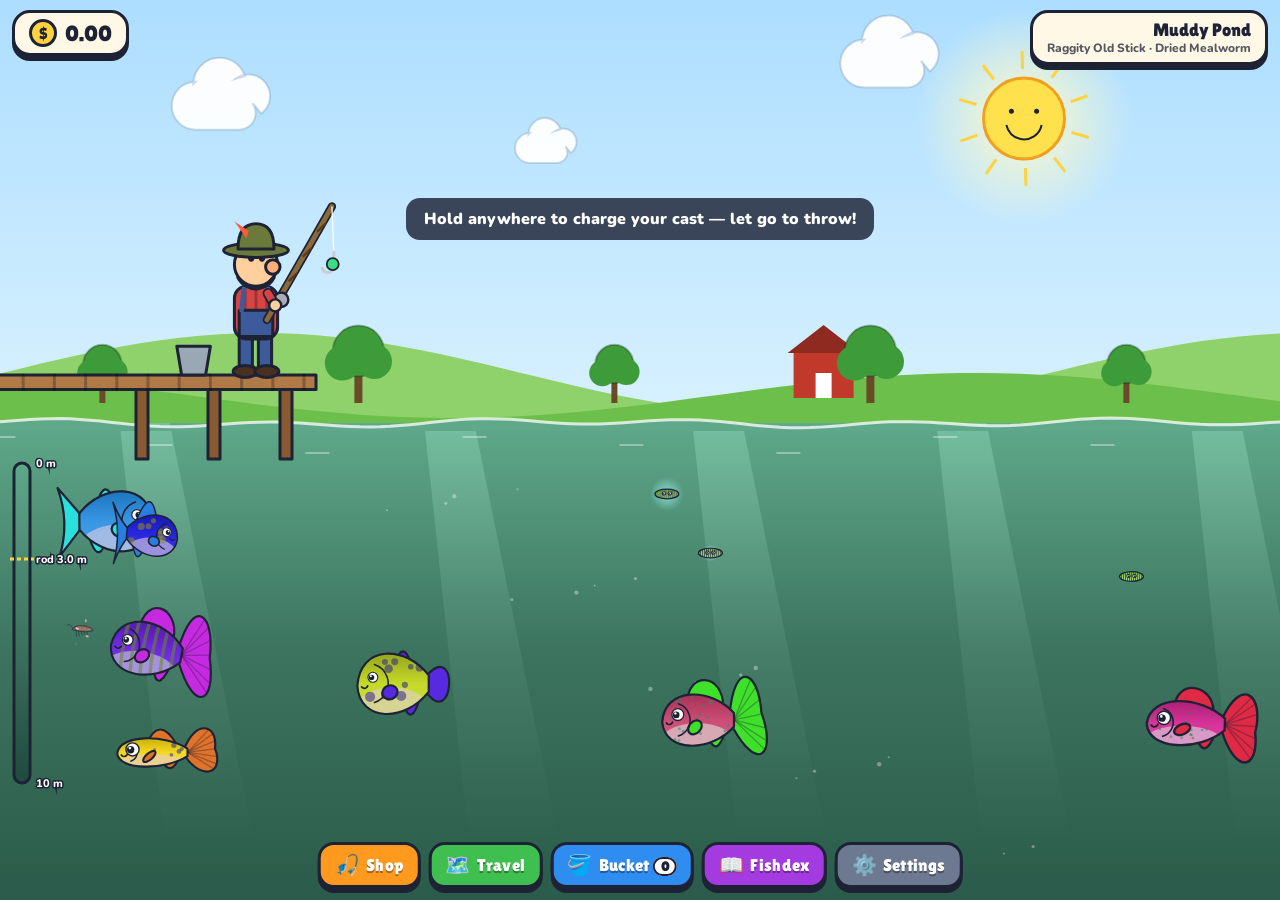
==== index.html @ 7c2568d9 "Fishing Tycoon: cartoon fishing tycoon game 8,000+ procedurally generated species across 20 location" ====
<!doctype html>
<html lang="en">
<head>
  <meta charset="utf-8">
  <meta name="viewport" content="width=device-width, initial-scale=1, maximum-scale=1, user-scalable=no, viewport-fit=cover">
  <title>Fishing Tycoon</title>
  <meta name="description" content="Start with a raggity old rod and a dried mealworm. Catch thousands of cartoon fish, sea creatures and legends — megalodons, mermaids, krakens, Poseidon and more — and build your fishing empire.">
  <meta name="theme-color" content="#1f78c8">
  <link rel="icon" href="icons/favicon-32.png" type="image/png" sizes="32x32">
  <link rel="icon" href="icons/icon-192.png" type="image/png" sizes="192x192">
  <link rel="apple-touch-icon" href="icons/apple-touch-icon.png">
  <link rel="manifest" href="manifest.webmanifest">
  <meta property="og:title" content="Fishing Tycoon">
  <meta property="og:description" content="Catch 8,000+ cartoon species — from soggy boots to Poseidon himself — and build your fishing empire.">
  <meta property="og:image" content="/icons/thumbnail.png">
  <meta property="og:type" content="website">
  <meta name="twitter:card" content="summary_large_image">
  <meta name="twitter:image" content="/icons/thumbnail.png">
  <meta name="apple-mobile-web-app-capable" content="yes">
  <link rel="preconnect" href="https://fonts.googleapis.com">
  <link rel="preconnect" href="https://fonts.gstatic.com" crossorigin>
  <link href="https://fonts.googleapis.com/css2?family=Lilita+One&family=Nunito:wght@600;800;900&display=swap" rel="stylesheet">
  <link rel="stylesheet" href="css/style.css">
</head>
<body>
  <canvas id="game"></canvas>

  <div id="hud">
    <div class="top">
      <div class="pill money"><span class="coin">$</span><span id="money">0</span></div>
      <div class="pill locpill"><span id="locName">Muddy Pond</span><small id="gearLine"></small></div>
    </div>
    <div id="hint" class="hint">Hold anywhere to charge your cast — let go to throw!</div>
    <div id="toasts"></div>
    <nav class="bottom">
      <button class="btn b-shop" data-open="shop"><span class="ico">🎣</span><span>Shop</span></button>
      <button class="btn b-map" data-open="map"><span class="ico">🗺️</span><span>Travel</span></button>
      <button class="btn b-bucket" data-open="bucket"><span class="ico">🪣</span><span>Bucket <b id="bucketCount">0</b></span></button>
      <button class="btn b-dex" data-open="dex"><span class="ico">📖</span><span>Fishdex</span></button>
      <button class="btn b-set" data-open="settings"><span class="ico">⚙️</span><span class="hide-sm">Settings</span></button>
    </nav>
  </div>

  <div id="modal" class="overlay hidden" role="dialog" aria-modal="true">
    <div class="panel">
      <header><h2 id="modalTitle">Shop</h2><button class="close" id="modalClose" aria-label="Close">✕</button></header>
      <div id="modalTabs" class="tabs"></div>
      <div id="modalBody" class="body"></div>
    </div>
  </div>

  <div id="card" class="overlay hidden" role="dialog" aria-modal="true">
    <div class="catch">
      <div class="burst"></div>
      <div id="cardBadge" class="badge">NEW!</div>
      <div id="cardRarity" class="rarity">Common</div>
      <canvas id="cardCanvas" width="600" height="420"></canvas>
      <h2 id="cardName">Bluegill</h2>
      <div id="cardMeta" class="meta"></div>
      <p id="cardBlurb" class="blurb"></p>
      <div class="actions">
        <button class="btn green" id="cardSell">Sell</button>
        <button class="btn blue" id="cardKeep">Keep</button>
      </div>
    </div>
  </div>

  <script src="js/data.js"></script>
  <script src="js/art.js"></script>
  <script src="js/game.js"></script>
</body>
</html>
---- css/style.css ----
:root {
  --ink: #1d2235;
  --cream: #fff8e7;
  --cream2: #f3e6c4;
  --sea: #1f78c8;
  --green: #3fbf4f;
  --blue: #2f8cf0;
  --orange: #ff9a1f;
  --red: #ff4d5e;
  --shadow: 0 5px 0 var(--ink);
}
* { box-sizing: border-box; -webkit-tap-highlight-color: transparent; }
html, body { margin: 0; height: 100%; overflow: hidden; background: #1f78c8; font-family: 'Nunito', system-ui, sans-serif; color: var(--ink); user-select: none; -webkit-user-select: none; touch-action: none; }
canvas#game { position: fixed; inset: 0; display: block; }
.hidden { display: none !important; }

#hud { position: fixed; inset: 0; pointer-events: none; }
#hud .top { position: absolute; top: max(10px, env(safe-area-inset-top)); left: 12px; right: 12px; display: flex; gap: 10px; align-items: flex-start; justify-content: space-between; flex-wrap: wrap; }
.pill { pointer-events: auto; background: var(--cream); border: 3px solid var(--ink); border-radius: 18px; box-shadow: var(--shadow); padding: 6px 14px; font-family: 'Lilita One', cursive; font-size: 22px; display: flex; align-items: center; gap: 8px; }
.money .coin { display: inline-grid; place-items: center; width: 28px; height: 28px; border-radius: 50%; background: #ffd23f; border: 3px solid var(--ink); font-size: 16px; }
.locpill { flex-direction: column; align-items: flex-end; gap: 0; font-size: 18px; text-align: right; max-width: 60vw; }
.locpill small { font-family: 'Nunito'; font-weight: 800; font-size: 12px; opacity: .75; }

.hint { position: absolute; left: 50%; top: 22%; transform: translateX(-50%); background: rgba(29,34,53,.82); color: #fff; padding: 10px 18px; border-radius: 14px; font-weight: 900; font-size: 16px; text-align: center; max-width: calc(100vw - 32px); animation: bob 1.6s ease-in-out infinite; }
@keyframes bob { 50% { transform: translateX(-50%) translateY(-6px); } }

.bottom { position: absolute; bottom: max(12px, env(safe-area-inset-bottom)); left: 50%; transform: translateX(-50%); display: flex; gap: 8px; pointer-events: auto; max-width: calc(100vw - 16px); }
.btn { font-family: 'Lilita One', cursive; font-size: 17px; letter-spacing: .3px; color: #fff; border: 3px solid var(--ink); border-radius: 16px; padding: 8px 14px; cursor: pointer; box-shadow: var(--shadow); background: var(--blue); text-shadow: 0 2px 0 rgba(0,0,0,.35); display: inline-flex; align-items: center; gap: 6px; transition: transform .08s; white-space: nowrap; }
.btn:active { transform: translateY(4px); box-shadow: 0 1px 0 var(--ink); }
.btn:disabled { filter: grayscale(.8) brightness(.85); cursor: not-allowed; }
.btn .ico { font-size: 20px; text-shadow: none; }
.btn b { background: #fff; color: var(--ink); border-radius: 10px; padding: 0 6px; font-size: 13px; text-shadow: none; border: 2px solid var(--ink); }
.b-shop { background: #ff9a1f; } .b-map { background: #3fbf4f; } .b-bucket { background: #2f8cf0; } .b-dex { background: #a43be0; } .b-set { background: #6d7891; }
.btn.green { background: var(--green); } .btn.blue { background: var(--blue); } .btn.orange { background: var(--orange); } .btn.red { background: var(--red); } .btn.gray { background: #8b93a7; }
.btn.small { font-size: 14px; padding: 5px 10px; border-radius: 12px; box-shadow: 0 3px 0 var(--ink); }

#toasts { position: absolute; top: 76px; left: 50%; transform: translateX(-50%); display: flex; flex-direction: column; gap: 6px; align-items: center; width: min(92vw, 460px); }
.toast { background: var(--cream); border: 3px solid var(--ink); border-radius: 14px; box-shadow: 0 4px 0 var(--ink); padding: 6px 14px; font-weight: 900; font-size: 15px; animation: tin .25s ease-out; text-align: center; }
.toast.bad { background: #ffd9dc; } .toast.good { background: #d9ffd9; } .toast.gold { background: linear-gradient(90deg, #ffe66b, #ffb3f0, #8fd6ff); }
.toast.out { opacity: 0; transform: translateY(-8px); transition: all .3s; }
@keyframes tin { from { opacity: 0; transform: translateY(-12px) scale(.9); } }

.overlay { position: fixed; inset: 0; background: rgba(10,20,40,.55); display: grid; place-items: center; z-index: 10; padding: 12px; }
.panel { width: min(860px, 100%); max-height: min(88vh, 100%); background: var(--cream); border: 4px solid var(--ink); border-radius: 24px; box-shadow: 0 8px 0 var(--ink); display: flex; flex-direction: column; overflow: hidden; animation: pop .22s ease-out; }
@keyframes pop { from { transform: scale(.85); opacity: 0; } }
.panel header { display: flex; align-items: center; justify-content: space-between; padding: 12px 16px; background: linear-gradient(#ffd86b, #ffb534); border-bottom: 4px solid var(--ink); }
.panel h2 { margin: 0; font-family: 'Lilita One', cursive; font-size: 28px; color: #fff; text-shadow: 0 3px 0 var(--ink), 2px 0 0 var(--ink), -2px 0 0 var(--ink), 0 -2px 0 var(--ink); letter-spacing: .5px; }
.close { width: 40px; height: 40px; border-radius: 50%; border: 3px solid var(--ink); background: var(--red); color: #fff; font-size: 20px; font-weight: 900; cursor: pointer; box-shadow: 0 3px 0 var(--ink); }
.tabs { display: flex; gap: 6px; padding: 10px 14px 0; flex-wrap: wrap; }
.tabs:empty { display: none; }
.tab { font-family: 'Lilita One'; font-size: 16px; padding: 6px 14px; border: 3px solid var(--ink); border-radius: 12px 12px 0 0; background: var(--cream2); cursor: pointer; color: var(--ink); }
.tab.on { background: #fff; transform: translateY(3px); }
.body { padding: 14px; overflow-y: auto; -webkit-overflow-scrolling: touch; touch-action: pan-y; }
.body .info { font-weight: 800; margin: 0 0 10px; }

.grid { display: grid; grid-template-columns: repeat(auto-fill, minmax(230px, 1fr)); gap: 10px; }
.item { background: #fff; border: 3px solid var(--ink); border-radius: 16px; padding: 10px; display: flex; gap: 10px; align-items: center; box-shadow: 0 3px 0 var(--ink); }
.item.owned { background: #eefbea; }
.item.equipped { background: #fff6c9; outline: 3px dashed #ffb534; outline-offset: -8px; }
.item canvas { flex: none; width: 64px; height: 64px; border-radius: 12px; background: #d8efff; border: 2px solid var(--ink); }
.item .txt { flex: 1; min-width: 0; }
.item .nm { font-family: 'Lilita One'; font-size: 17px; line-height: 1.1; }
.item .st { font-size: 12.5px; font-weight: 800; opacity: .8; line-height: 1.35; }
.item .btn { margin-top: 6px; }
.loccard canvas { width: 110px; height: 72px; }

.dexgrid { display: grid; grid-template-columns: repeat(auto-fill, minmax(118px, 1fr)); gap: 8px; }
.dex { background: #fff; border: 3px solid var(--ink); border-radius: 14px; padding: 6px; text-align: center; cursor: pointer; position: relative; box-shadow: 0 3px 0 var(--ink); }
.dex canvas { width: 100%; height: 76px; display: block; }
.dex .nm { font-size: 12px; font-weight: 900; line-height: 1.15; min-height: 28px; }
.dex .bar { position: absolute; left: 0; right: 0; top: 0; height: 6px; border-radius: 10px 10px 0 0; }
.dex.unk .nm { opacity: .5; }
.filters { display: flex; gap: 8px; flex-wrap: wrap; margin-bottom: 10px; align-items: center; }
select { font-family: 'Nunito'; font-weight: 800; font-size: 14px; padding: 6px 8px; border: 3px solid var(--ink); border-radius: 12px; background: #fff; color: var(--ink); max-width: 100%; }
.pager { display: flex; justify-content: center; align-items: center; gap: 10px; margin-top: 12px; font-weight: 900; }
.progress { height: 18px; border: 3px solid var(--ink); border-radius: 12px; background: #fff; overflow: hidden; margin: 6px 0 12px; }
.progress div { height: 100%; background: linear-gradient(90deg, #3fbf4f, #8fe36b); }

.rows { display: flex; flex-direction: column; gap: 6px; }
.row { display: flex; align-items: center; gap: 10px; background: #fff; border: 3px solid var(--ink); border-radius: 14px; padding: 6px 10px; }
.row canvas { width: 52px; height: 40px; flex: none; }
.row .nm { flex: 1; min-width: 0; font-weight: 900; font-size: 14px; line-height: 1.2; }
.row .nm small { display: block; font-weight: 800; opacity: .7; font-size: 12px; }
.row .val { font-family: 'Lilita One'; font-size: 16px; }
.rtag { display: inline-block; font-size: 11px; font-weight: 900; color: #fff; padding: 0 6px; border-radius: 8px; border: 2px solid var(--ink); text-shadow: 0 1px 0 rgba(0,0,0,.4); vertical-align: middle; }
.toolbar { display: flex; gap: 8px; flex-wrap: wrap; align-items: center; margin-bottom: 10px; }

.catch { position: relative; width: min(440px, 100%); background: var(--cream); border: 4px solid var(--ink); border-radius: 26px; box-shadow: 0 8px 0 var(--ink); padding: 18px 16px 16px; text-align: center; animation: pop .3s cubic-bezier(.2, 1.6, .5, 1); overflow: hidden; }
.catch .burst { position: absolute; inset: -50%; background: repeating-conic-gradient(from 0deg, rgba(255,210,63,.25) 0 10deg, transparent 10deg 20deg); animation: spin 12s linear infinite; pointer-events: none; }
@keyframes spin { to { transform: rotate(360deg); } }
.catch > * { position: relative; }
.catch canvas { width: 100%; max-width: 360px; aspect-ratio: 600 / 420; display: block; margin: 4px auto; }
.catch h2 { margin: 2px 0; font-family: 'Lilita One'; font-size: 30px; line-height: 1.05; }
.catch .rarity { display: inline-block; font-family: 'Lilita One'; color: #fff; font-size: 18px; padding: 2px 14px; border-radius: 12px; border: 3px solid var(--ink); text-shadow: 0 2px 0 rgba(0,0,0,.4); }
.catch .badge { position: absolute; top: 12px; right: 12px; background: var(--red); color: #fff; font-family: 'Lilita One'; padding: 4px 10px; border-radius: 12px; border: 3px solid var(--ink); transform: rotate(8deg); animation: wig .6s ease-in-out infinite alternate; z-index: 2; }
@keyframes wig { to { transform: rotate(-6deg) scale(1.08); } }
.catch .meta { font-weight: 900; font-size: 15px; display: flex; justify-content: center; gap: 12px; flex-wrap: wrap; }
.catch .blurb { font-weight: 800; font-size: 14px; opacity: .8; margin: 6px 0 10px; min-height: 0; }
.catch .actions { display: flex; gap: 10px; justify-content: center; }
.catch.fabled { background: linear-gradient(160deg, #fff6c9, #ffd9f6, #d4f0ff); }
.rainbowtext { background: linear-gradient(90deg, #ff4d5e, #ff9a1f, #ffd23f, #3fbf4f, #2f8cf0, #a43be0); -webkit-background-clip: text; background-clip: text; color: transparent; }

.settings { display: flex; flex-direction: column; gap: 10px; font-weight: 800; }
.settings label { display: flex; align-items: center; gap: 10px; background: #fff; border: 3px solid var(--ink); border-radius: 14px; padding: 10px; }
.settings input { width: 22px; height: 22px; }
.stats { display: grid; grid-template-columns: repeat(auto-fill, minmax(160px, 1fr)); gap: 8px; }
.stat { background: #fff; border: 3px solid var(--ink); border-radius: 14px; padding: 8px 10px; }
.stat b { display: block; font-family: 'Lilita One'; font-size: 20px; }

@media (max-width: 600px) {
  .btn { font-size: 13px; padding: 7px 9px; gap: 4px; border-radius: 13px; }
  .btn .ico { font-size: 17px; }
  .hide-sm { display: none; }
  .pill { font-size: 18px; padding: 4px 10px; }
  .locpill { font-size: 15px; }
  .panel h2 { font-size: 22px; }
  .grid { grid-template-columns: 1fr; }
  .bottom { gap: 5px; left: 8px; right: 8px; transform: none; max-width: none; }
  .bottom .btn { flex: 1; flex-direction: column; gap: 1px; padding: 5px 2px; font-size: 12px; min-width: 0; }
  .bottom .btn .ico { font-size: 20px; }
  .hide-sm { display: inline; }
}
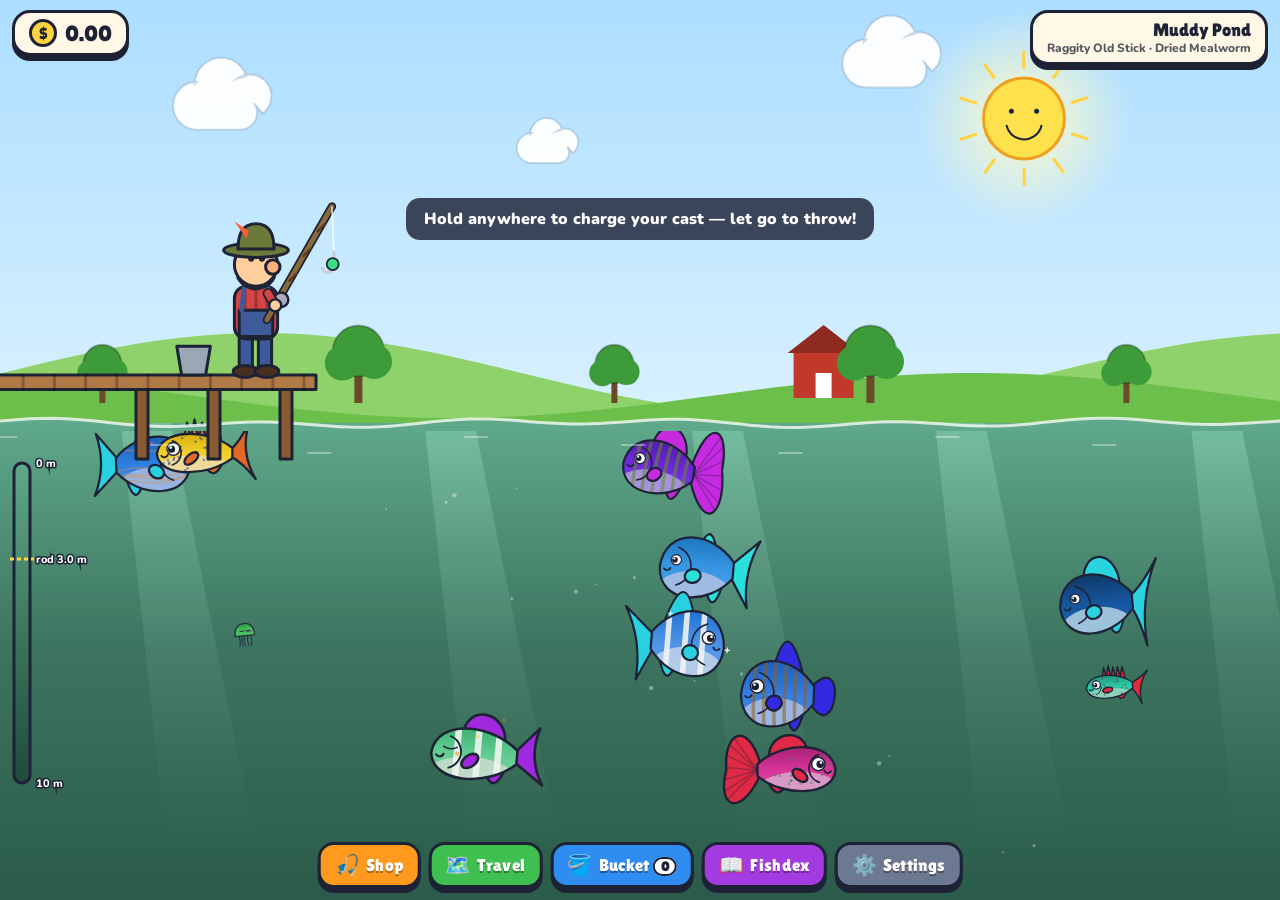
==== commit 19cb0e22: "Add frenzy fish, live fish bait, and game-complete reset - 6 Frenzy Fish tiers (1.5x to 1000x money " ====
--- a/index.html
+++ b/index.html
@@ -30,6 +30,7 @@
       <div class="pill money"><span class="coin">$</span><span id="money">0</span></div>
       <div class="pill locpill"><span id="locName">Muddy Pond</span><small id="gearLine"></small></div>
     </div>
+    <div id="frenzy" class="frenzy hidden"><span id="frenzyText">⚡ FRENZY</span><div class="fbar"><div id="frenzyBar"></div></div></div>
     <div id="hint" class="hint">Hold anywhere to charge your cast — let go to throw!</div>
     <div id="toasts"></div>
     <nav class="bottom">
--- a/css/style.css
+++ b/css/style.css
@@ -34,6 +34,14 @@
 .btn.green { background: var(--green); } .btn.blue { background: var(--blue); } .btn.orange { background: var(--orange); } .btn.red { background: var(--red); } .btn.gray { background: #8b93a7; }
 .btn.small { font-size: 14px; padding: 5px 10px; border-radius: 12px; box-shadow: 0 3px 0 var(--ink); }
 
+.frenzy { position: absolute; top: 74px; left: 50%; transform: translateX(-50%); background: linear-gradient(90deg, #ffe66b, #ffb534); border: 3px solid var(--ink); border-radius: 16px; box-shadow: 0 4px 0 var(--ink); padding: 4px 14px 8px; font-family: 'Lilita One', cursive; font-size: 22px; color: #fff; text-shadow: 0 2px 0 var(--ink), 1px 0 0 var(--ink), -1px 0 0 var(--ink); text-align: center; min-width: 220px; animation: pulse .6s ease-in-out infinite alternate; }
+.frenzy[data-tier="big"] { background: linear-gradient(90deg, #8fd6ff, #c58bff, #ff8cf0); }
+.frenzy[data-tier="mega"] { background: linear-gradient(90deg, #ff4d5e, #ff9a1f, #ffd23f, #3fbf4f, #2f8cf0, #a43be0); background-size: 200% 100%; animation: pulse .4s ease-in-out infinite alternate, slide 2s linear infinite; }
+.frenzy .fbar { height: 8px; background: rgba(0,0,0,.25); border-radius: 6px; overflow: hidden; border: 2px solid var(--ink); margin-top: 3px; }
+.frenzy .fbar div { height: 100%; background: #fff; }
+@keyframes pulse { to { transform: translateX(-50%) scale(1.06); } }
+@keyframes slide { to { background-position: 200% 0; } }
+.frenzy:not(.hidden) ~ #toasts { top: 132px; }
 #toasts { position: absolute; top: 76px; left: 50%; transform: translateX(-50%); display: flex; flex-direction: column; gap: 6px; align-items: center; width: min(92vw, 460px); }
 .toast { background: var(--cream); border: 3px solid var(--ink); border-radius: 14px; box-shadow: 0 4px 0 var(--ink); padding: 6px 14px; font-weight: 900; font-size: 15px; animation: tin .25s ease-out; text-align: center; }
 .toast.bad { background: #ffd9dc; } .toast.good { background: #d9ffd9; } .toast.gold { background: linear-gradient(90deg, #ffe66b, #ffb3f0, #8fd6ff); }
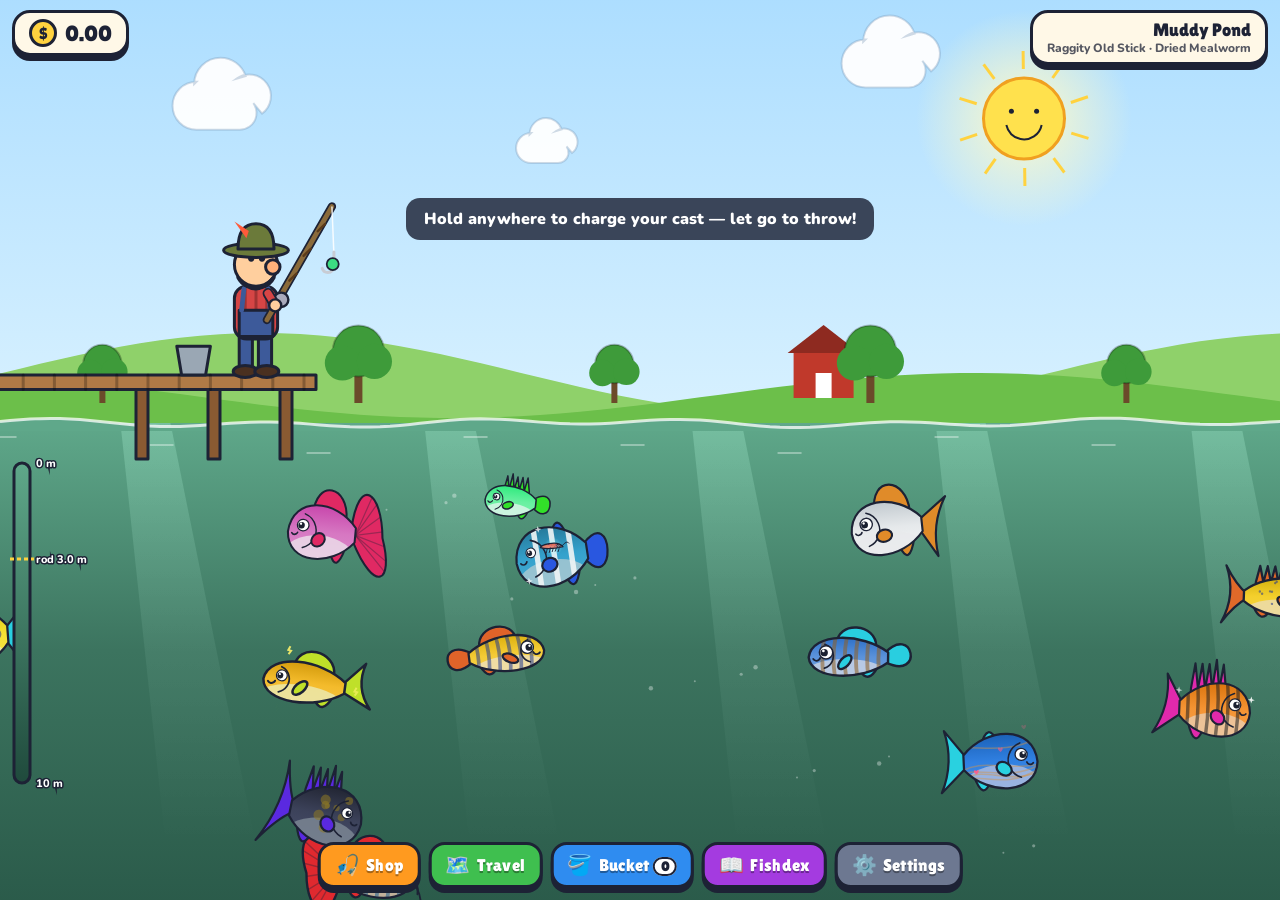
==== commit b64d039d: "Add nets: haul 3/5/10/20/25 creatures per throw - Nets tab in the shop ( to B), Net button with 45s " ====
--- a/index.html
+++ b/index.html
@@ -20,7 +20,7 @@
   <link rel="preconnect" href="https://fonts.googleapis.com">
   <link rel="preconnect" href="https://fonts.gstatic.com" crossorigin>
   <link href="https://fonts.googleapis.com/css2?family=Lilita+One&family=Nunito:wght@600;800;900&display=swap" rel="stylesheet">
-  <link rel="stylesheet" href="css/style.css">
+  <link rel="stylesheet" href="css/style.css?v=5">
 </head>
 <body>
   <canvas id="game"></canvas>
@@ -33,6 +33,7 @@
     <div id="frenzy" class="frenzy hidden"><span id="frenzyText">⚡ FRENZY</span><div class="fbar"><div id="frenzyBar"></div></div></div>
     <div id="hint" class="hint">Hold anywhere to charge your cast — let go to throw!</div>
     <div id="toasts"></div>
+    <button id="netBtn" class="btn netbtn hidden"><span id="netLabel">🕸️ Net</span></button>
     <nav class="bottom">
       <button class="btn b-shop" data-open="shop"><span class="ico">🎣</span><span>Shop</span></button>
       <button class="btn b-map" data-open="map"><span class="ico">🗺️</span><span>Travel</span></button>
@@ -66,8 +67,8 @@
     </div>
   </div>
 
-  <script src="js/data.js"></script>
-  <script src="js/art.js"></script>
-  <script src="js/game.js"></script>
+  <script src="js/data.js?v=5"></script>
+  <script src="js/art.js?v=5"></script>
+  <script src="js/game.js?v=5"></script>
 </body>
 </html>
--- a/css/style.css
+++ b/css/style.css
@@ -41,8 +41,11 @@
 .frenzy .fbar div { height: 100%; background: #fff; }
 @keyframes pulse { to { transform: translateX(-50%) scale(1.06); } }
 @keyframes slide { to { background-position: 200% 0; } }
+/* net button */
+.netbtn { position: absolute; right: 14px; bottom: calc(max(12px, env(safe-area-inset-bottom)) + 70px); pointer-events: auto; background: #ff7a3a; font-size: 18px; }
+@media (max-width: 600px) { .netbtn { bottom: calc(max(12px, env(safe-area-inset-bottom)) + 80px); font-size: 15px; } }
+#toasts { position: absolute; top: 76px; left: 50%; transform: translateX(-50%); display: flex; flex-direction: column; gap: 6px; align-items: center; width: min(92vw, 460px); }
 .frenzy:not(.hidden) ~ #toasts { top: 132px; }
-#toasts { position: absolute; top: 76px; left: 50%; transform: translateX(-50%); display: flex; flex-direction: column; gap: 6px; align-items: center; width: min(92vw, 460px); }
 .toast { background: var(--cream); border: 3px solid var(--ink); border-radius: 14px; box-shadow: 0 4px 0 var(--ink); padding: 6px 14px; font-weight: 900; font-size: 15px; animation: tin .25s ease-out; text-align: center; }
 .toast.bad { background: #ffd9dc; } .toast.good { background: #d9ffd9; } .toast.gold { background: linear-gradient(90deg, #ffe66b, #ffb3f0, #8fd6ff); }
 .toast.out { opacity: 0; transform: translateY(-8px); transition: all .3s; }
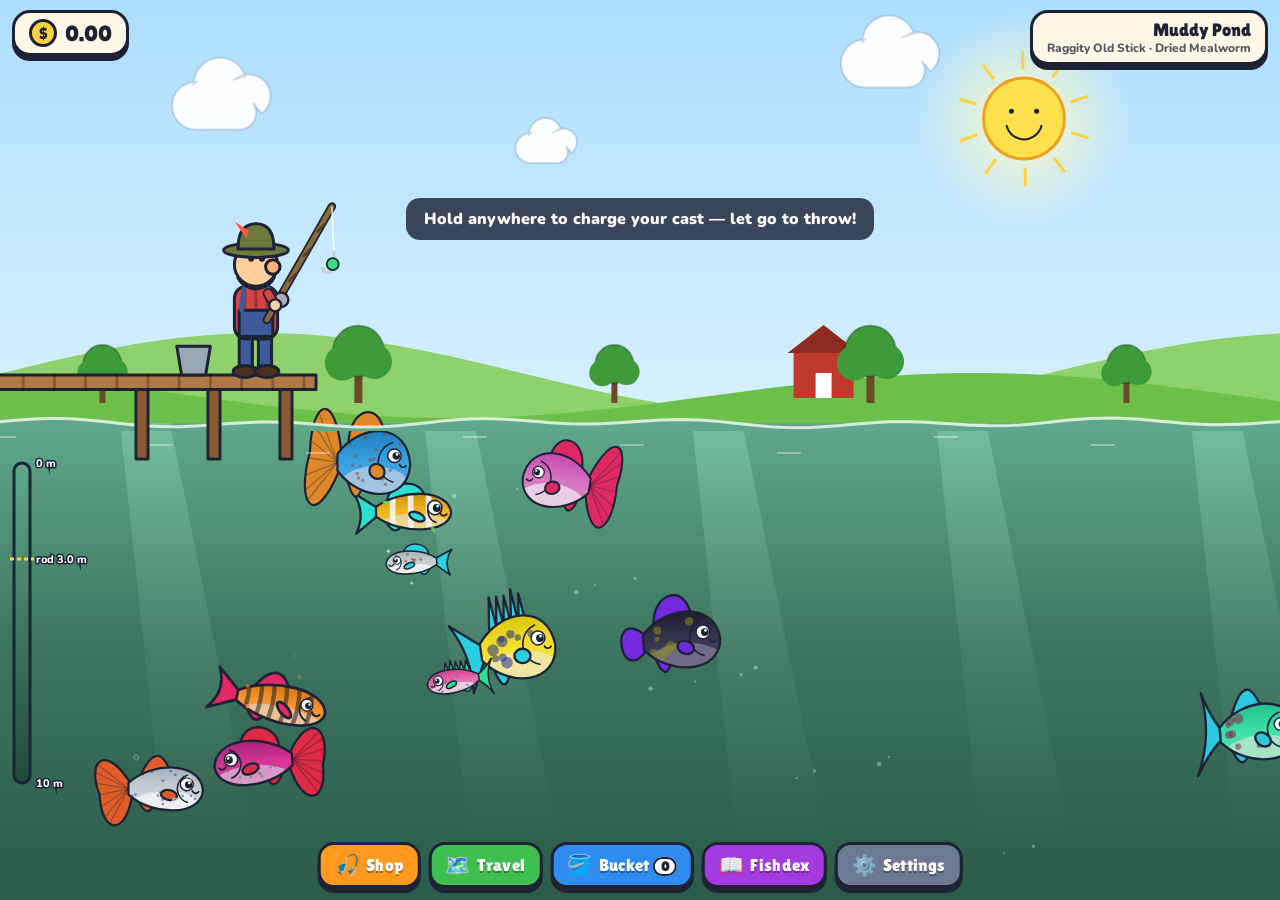
==== commit 9a31c16b: "Replace reel minigame with a tug-of-war Drag the green bar down the line while the fish vibrates and" ====
--- a/index.html
+++ b/index.html
@@ -20,7 +20,7 @@
   <link rel="preconnect" href="https://fonts.googleapis.com">
   <link rel="preconnect" href="https://fonts.gstatic.com" crossorigin>
   <link href="https://fonts.googleapis.com/css2?family=Lilita+One&family=Nunito:wght@600;800;900&display=swap" rel="stylesheet">
-  <link rel="stylesheet" href="css/style.css?v=5">
+  <link rel="stylesheet" href="css/style.css?v=8">
 </head>
 <body>
   <canvas id="game"></canvas>
@@ -67,8 +67,8 @@
     </div>
   </div>
 
-  <script src="js/data.js?v=5"></script>
-  <script src="js/art.js?v=5"></script>
-  <script src="js/game.js?v=5"></script>
+  <script src="js/data.js?v=8"></script>
+  <script src="js/art.js?v=8"></script>
+  <script src="js/game.js?v=8"></script>
 </body>
 </html>
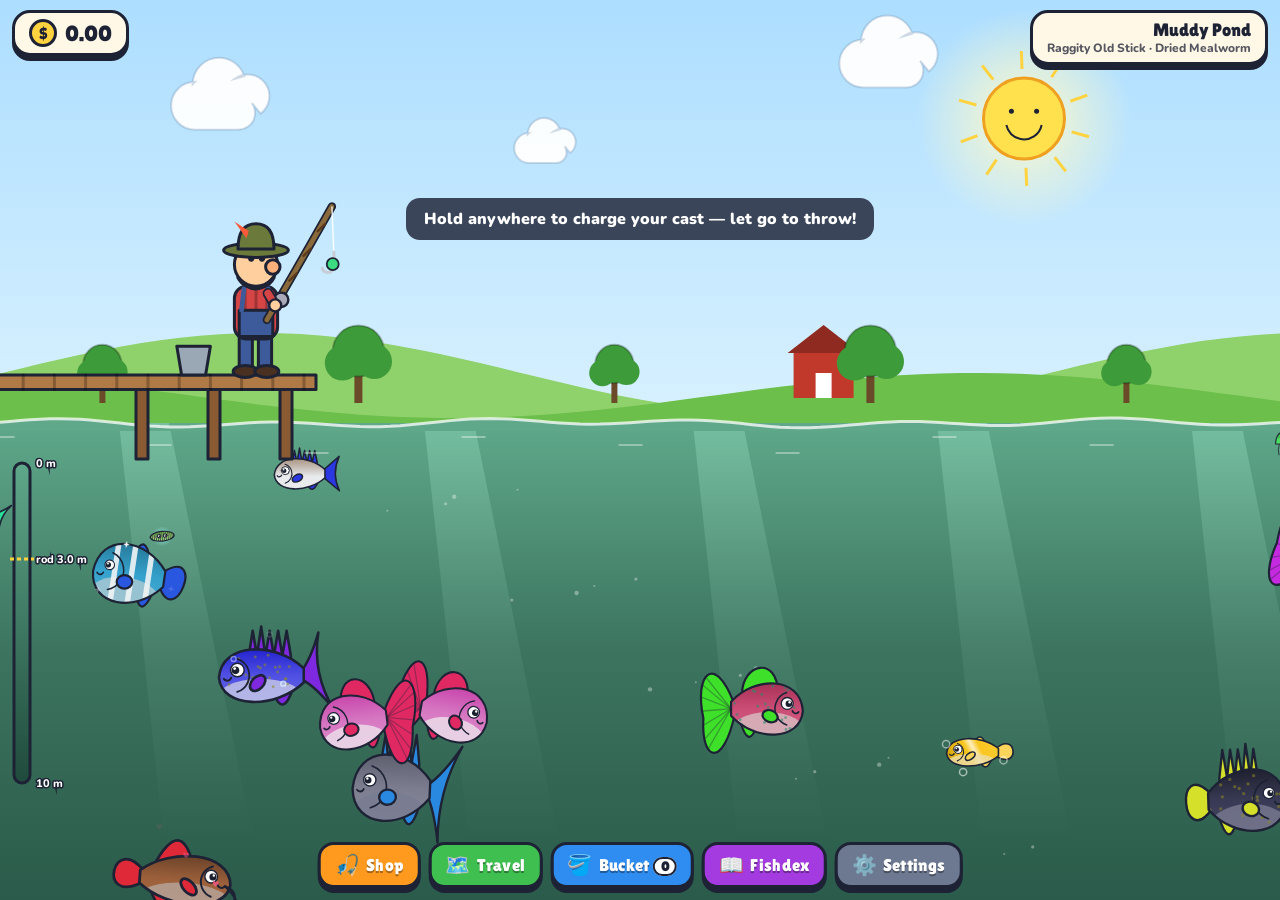
==== commit cdf62720: "Fix touch release sometimes not registering on mobile Track every held pointer, capture the pointer " ====
--- a/index.html
+++ b/index.html
@@ -20,7 +20,7 @@
   <link rel="preconnect" href="https://fonts.googleapis.com">
   <link rel="preconnect" href="https://fonts.gstatic.com" crossorigin>
   <link href="https://fonts.googleapis.com/css2?family=Lilita+One&family=Nunito:wght@600;800;900&display=swap" rel="stylesheet">
-  <link rel="stylesheet" href="css/style.css?v=8">
+  <link rel="stylesheet" href="css/style.css?v=9">
 </head>
 <body>
   <canvas id="game"></canvas>
@@ -67,8 +67,8 @@
     </div>
   </div>
 
-  <script src="js/data.js?v=8"></script>
-  <script src="js/art.js?v=8"></script>
-  <script src="js/game.js?v=8"></script>
+  <script src="js/data.js?v=9"></script>
+  <script src="js/art.js?v=9"></script>
+  <script src="js/game.js?v=9"></script>
 </body>
 </html>
--- a/css/style.css
+++ b/css/style.css
@@ -10,8 +10,8 @@
   --shadow: 0 5px 0 var(--ink);
 }
 * { box-sizing: border-box; -webkit-tap-highlight-color: transparent; }
-html, body { margin: 0; height: 100%; overflow: hidden; background: #1f78c8; font-family: 'Nunito', system-ui, sans-serif; color: var(--ink); user-select: none; -webkit-user-select: none; touch-action: none; }
-canvas#game { position: fixed; inset: 0; display: block; }
+html, body { margin: 0; height: 100%; overflow: hidden; background: #1f78c8; font-family: 'Nunito', system-ui, sans-serif; color: var(--ink); user-select: none; -webkit-user-select: none; -webkit-touch-callout: none; touch-action: none; overscroll-behavior: none; }
+canvas#game { position: fixed; inset: 0; display: block; touch-action: none; -webkit-touch-callout: none; -webkit-user-select: none; user-select: none; }
 .hidden { display: none !important; }
 
 #hud { position: fixed; inset: 0; pointer-events: none; }
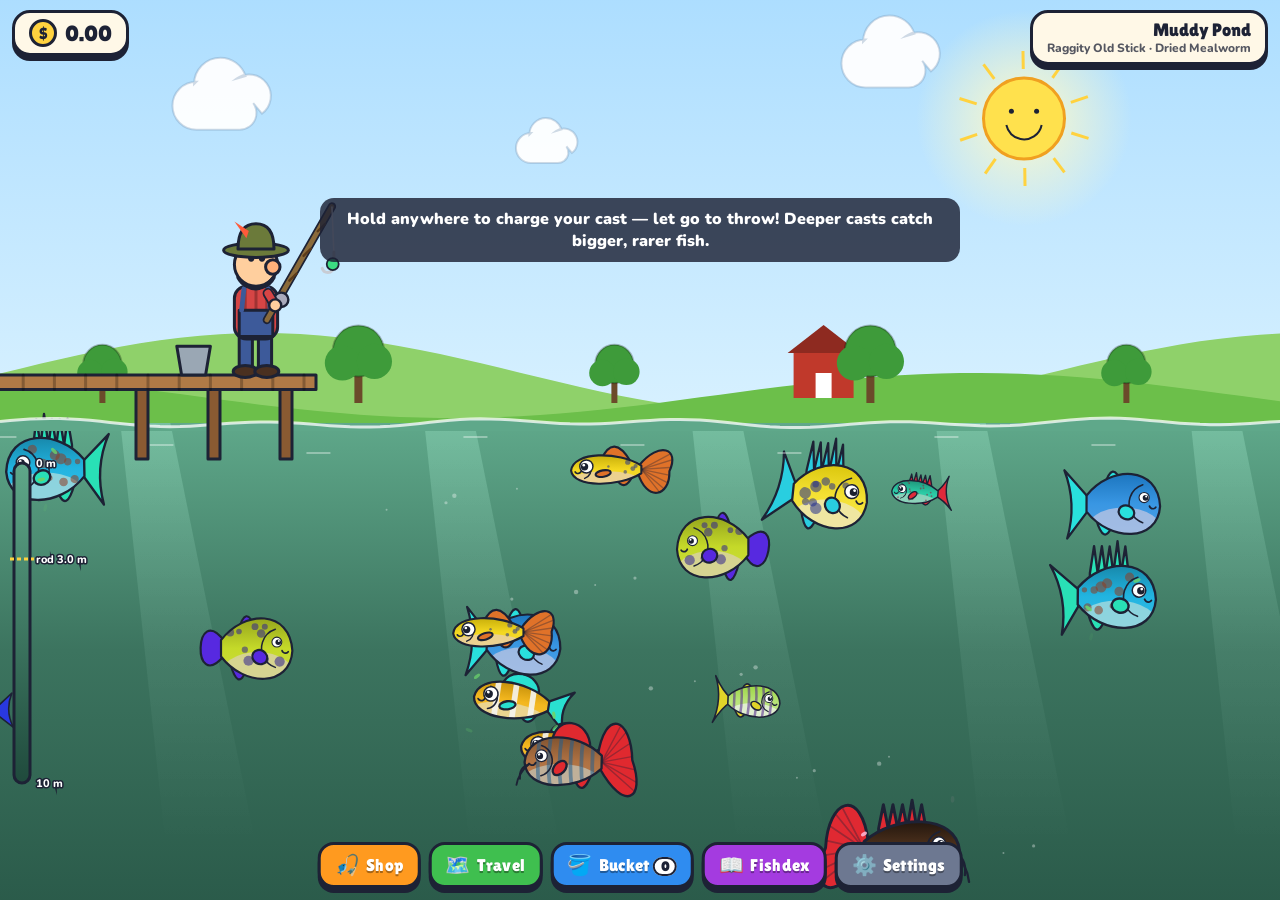
==== commit 02523aa8: "Make deeper casts definitively catch better fish Creatures now bite mostly within a depth band near " ====
--- a/index.html
+++ b/index.html
@@ -20,7 +20,7 @@
   <link rel="preconnect" href="https://fonts.googleapis.com">
   <link rel="preconnect" href="https://fonts.gstatic.com" crossorigin>
   <link href="https://fonts.googleapis.com/css2?family=Lilita+One&family=Nunito:wght@600;800;900&display=swap" rel="stylesheet">
-  <link rel="stylesheet" href="css/style.css?v=9">
+  <link rel="stylesheet" href="css/style.css?v=10">
 </head>
 <body>
   <canvas id="game"></canvas>
@@ -31,7 +31,7 @@
       <div class="pill locpill"><span id="locName">Muddy Pond</span><small id="gearLine"></small></div>
     </div>
     <div id="frenzy" class="frenzy hidden"><span id="frenzyText">⚡ FRENZY</span><div class="fbar"><div id="frenzyBar"></div></div></div>
-    <div id="hint" class="hint">Hold anywhere to charge your cast — let go to throw!</div>
+    <div id="hint" class="hint">Hold anywhere to charge your cast — let go to throw! Deeper casts catch bigger, rarer fish.</div>
     <div id="toasts"></div>
     <button id="netBtn" class="btn netbtn hidden"><span id="netLabel">🕸️ Net</span></button>
     <nav class="bottom">
@@ -67,8 +67,8 @@
     </div>
   </div>
 
-  <script src="js/data.js?v=9"></script>
-  <script src="js/art.js?v=9"></script>
-  <script src="js/game.js?v=9"></script>
+  <script src="js/data.js?v=10"></script>
+  <script src="js/art.js?v=10"></script>
+  <script src="js/game.js?v=10"></script>
 </body>
 </html>
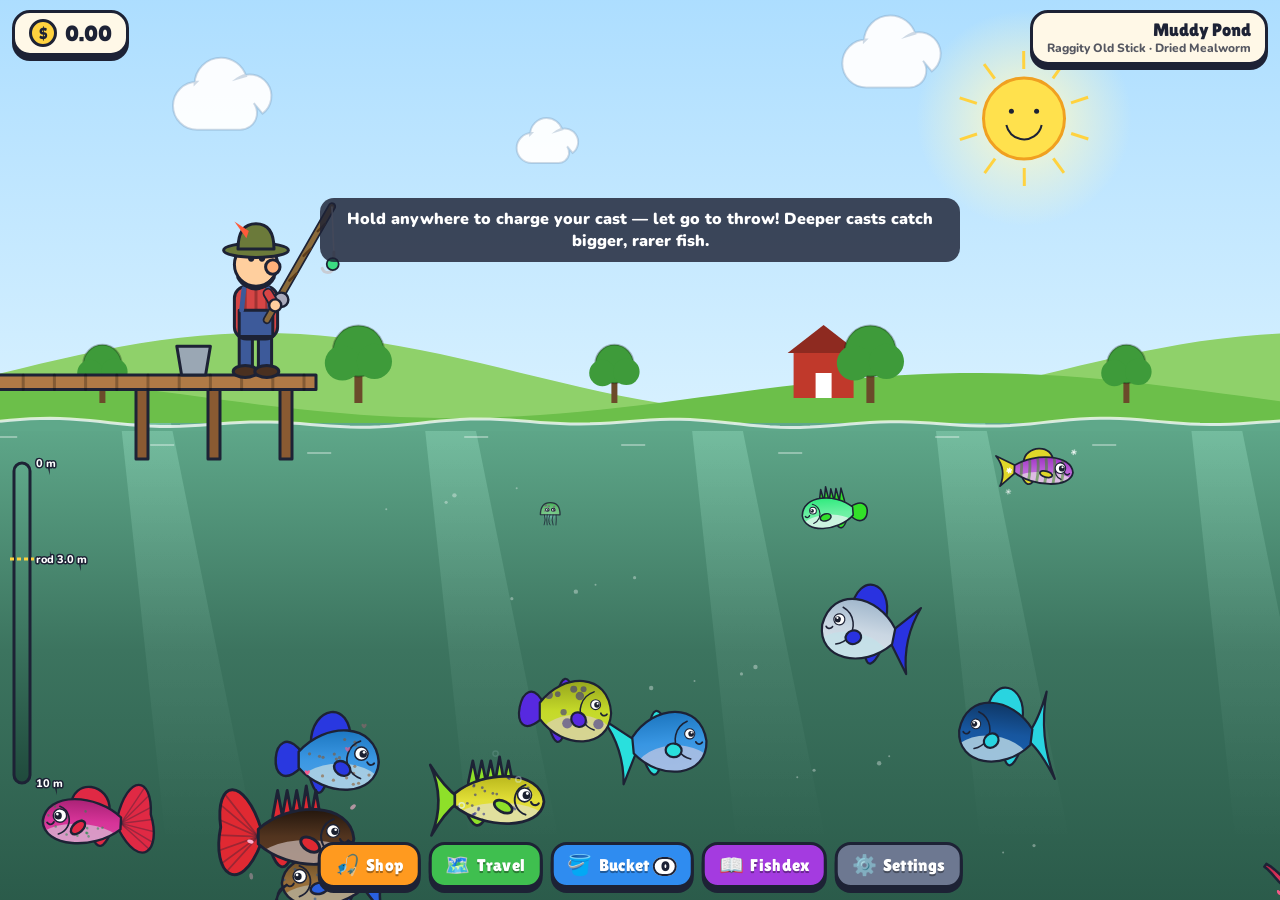
==== commit 626c0f26: "Ease mobile line tension; add rare ancient letter in a bottle - Surges are telegraphed by a wind-up " ====
--- a/index.html
+++ b/index.html
@@ -20,7 +20,7 @@
   <link rel="preconnect" href="https://fonts.googleapis.com">
   <link rel="preconnect" href="https://fonts.gstatic.com" crossorigin>
   <link href="https://fonts.googleapis.com/css2?family=Lilita+One&family=Nunito:wght@600;800;900&display=swap" rel="stylesheet">
-  <link rel="stylesheet" href="css/style.css?v=10">
+  <link rel="stylesheet" href="css/style.css?v=11">
 </head>
 <body>
   <canvas id="game"></canvas>
@@ -67,8 +67,8 @@
     </div>
   </div>
 
-  <script src="js/data.js?v=10"></script>
-  <script src="js/art.js?v=10"></script>
-  <script src="js/game.js?v=10"></script>
+  <script src="js/data.js?v=11"></script>
+  <script src="js/art.js?v=11"></script>
+  <script src="js/game.js?v=11"></script>
 </body>
 </html>
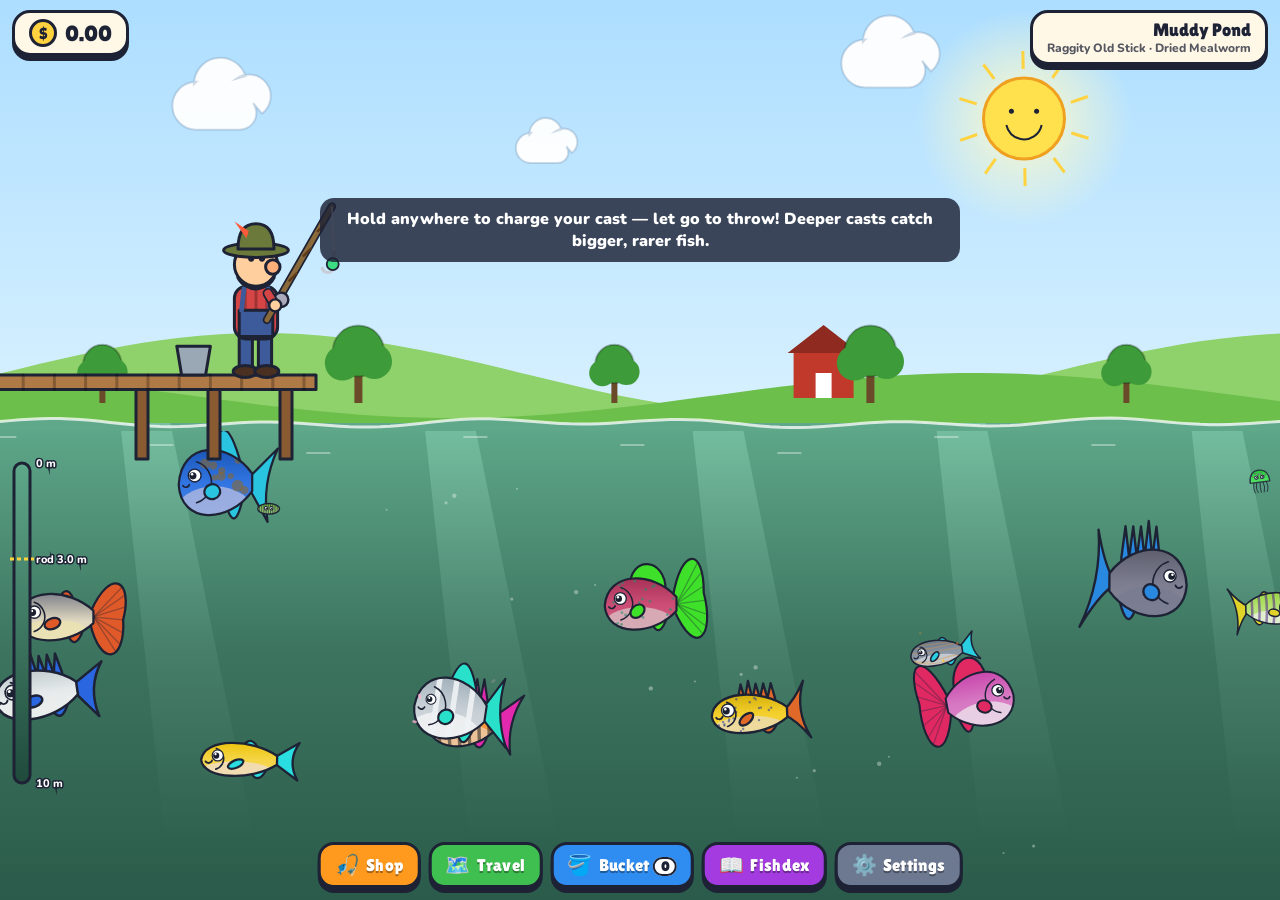
==== commit 081221a7: "Add Scuba Diver Skeleton ($5,000) and Submarine ($500,000) treasures Very rare fixed-price catches a" ====
--- a/index.html
+++ b/index.html
@@ -20,7 +20,7 @@
   <link rel="preconnect" href="https://fonts.googleapis.com">
   <link rel="preconnect" href="https://fonts.gstatic.com" crossorigin>
   <link href="https://fonts.googleapis.com/css2?family=Lilita+One&family=Nunito:wght@600;800;900&display=swap" rel="stylesheet">
-  <link rel="stylesheet" href="css/style.css?v=11">
+  <link rel="stylesheet" href="css/style.css?v=12">
 </head>
 <body>
   <canvas id="game"></canvas>
@@ -67,8 +67,8 @@
     </div>
   </div>
 
-  <script src="js/data.js?v=11"></script>
-  <script src="js/art.js?v=11"></script>
-  <script src="js/game.js?v=11"></script>
+  <script src="js/data.js?v=12"></script>
+  <script src="js/art.js?v=12"></script>
+  <script src="js/game.js?v=12"></script>
 </body>
 </html>
